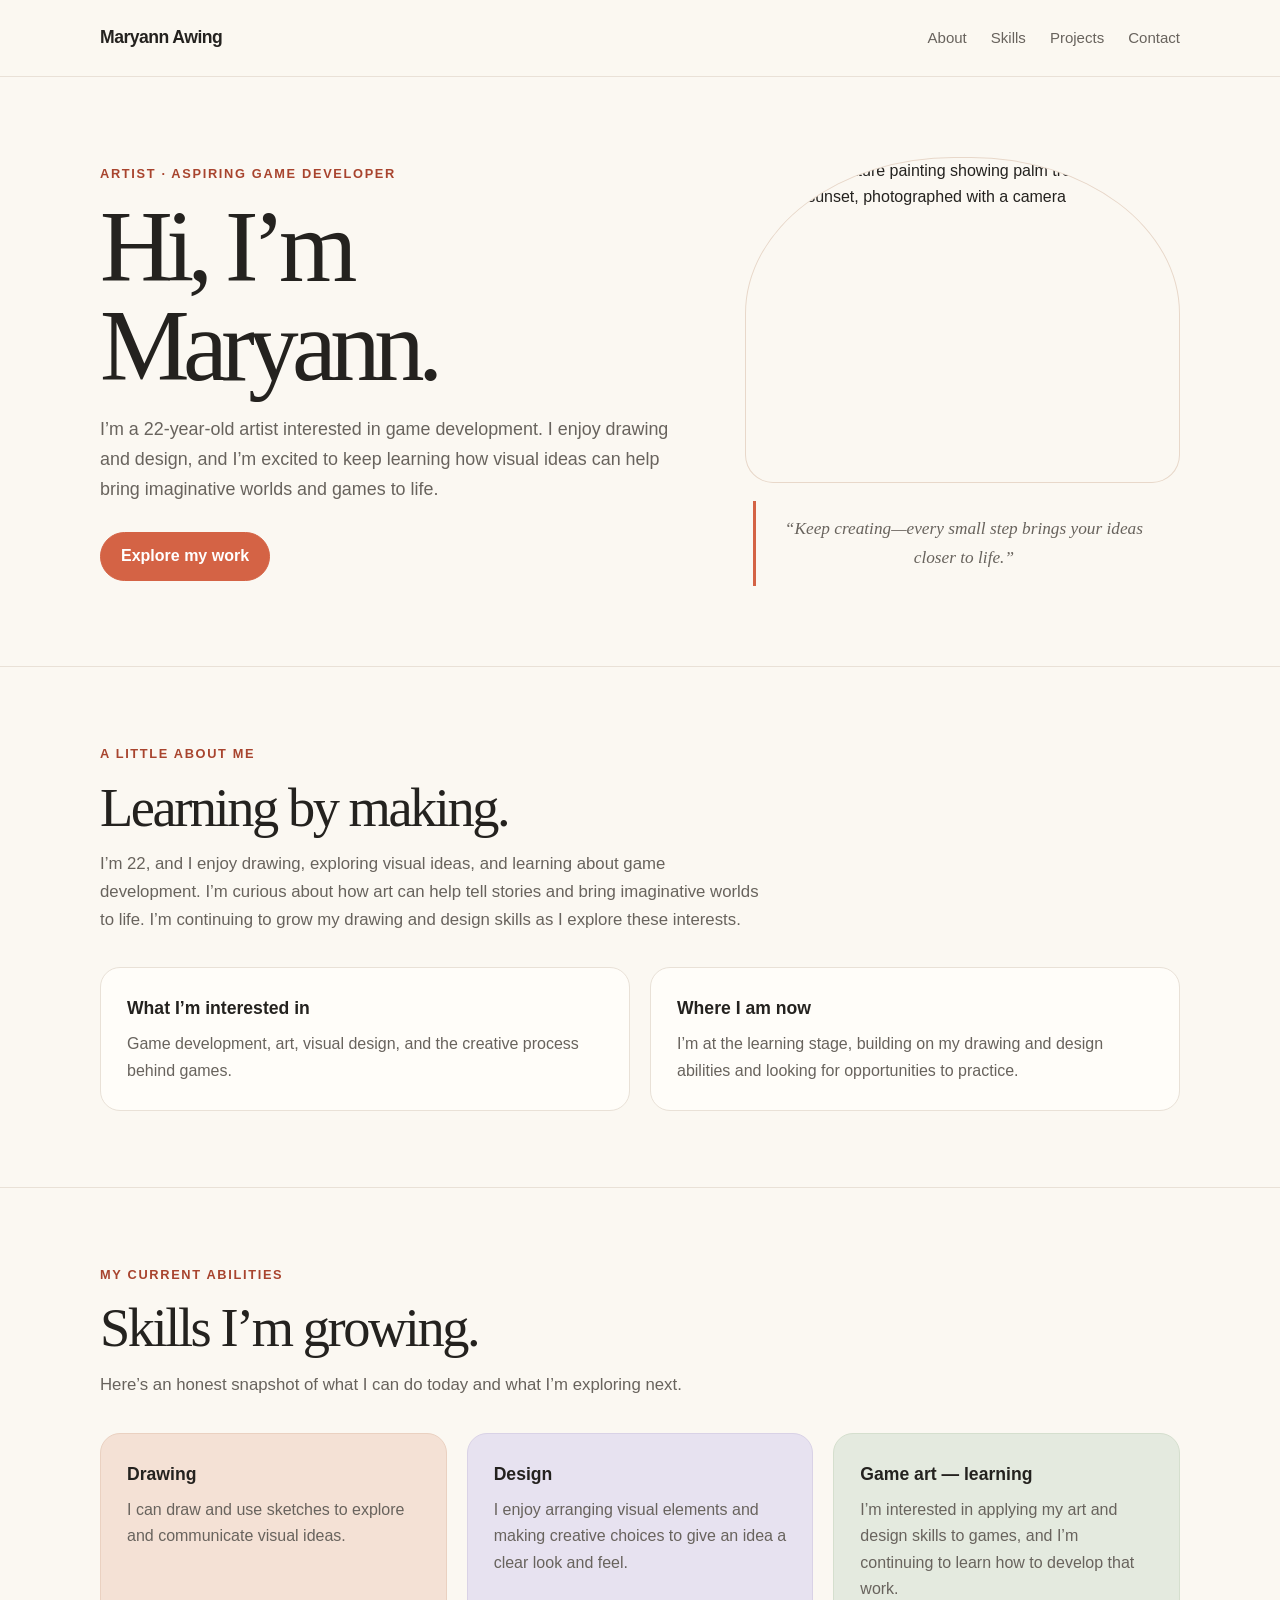
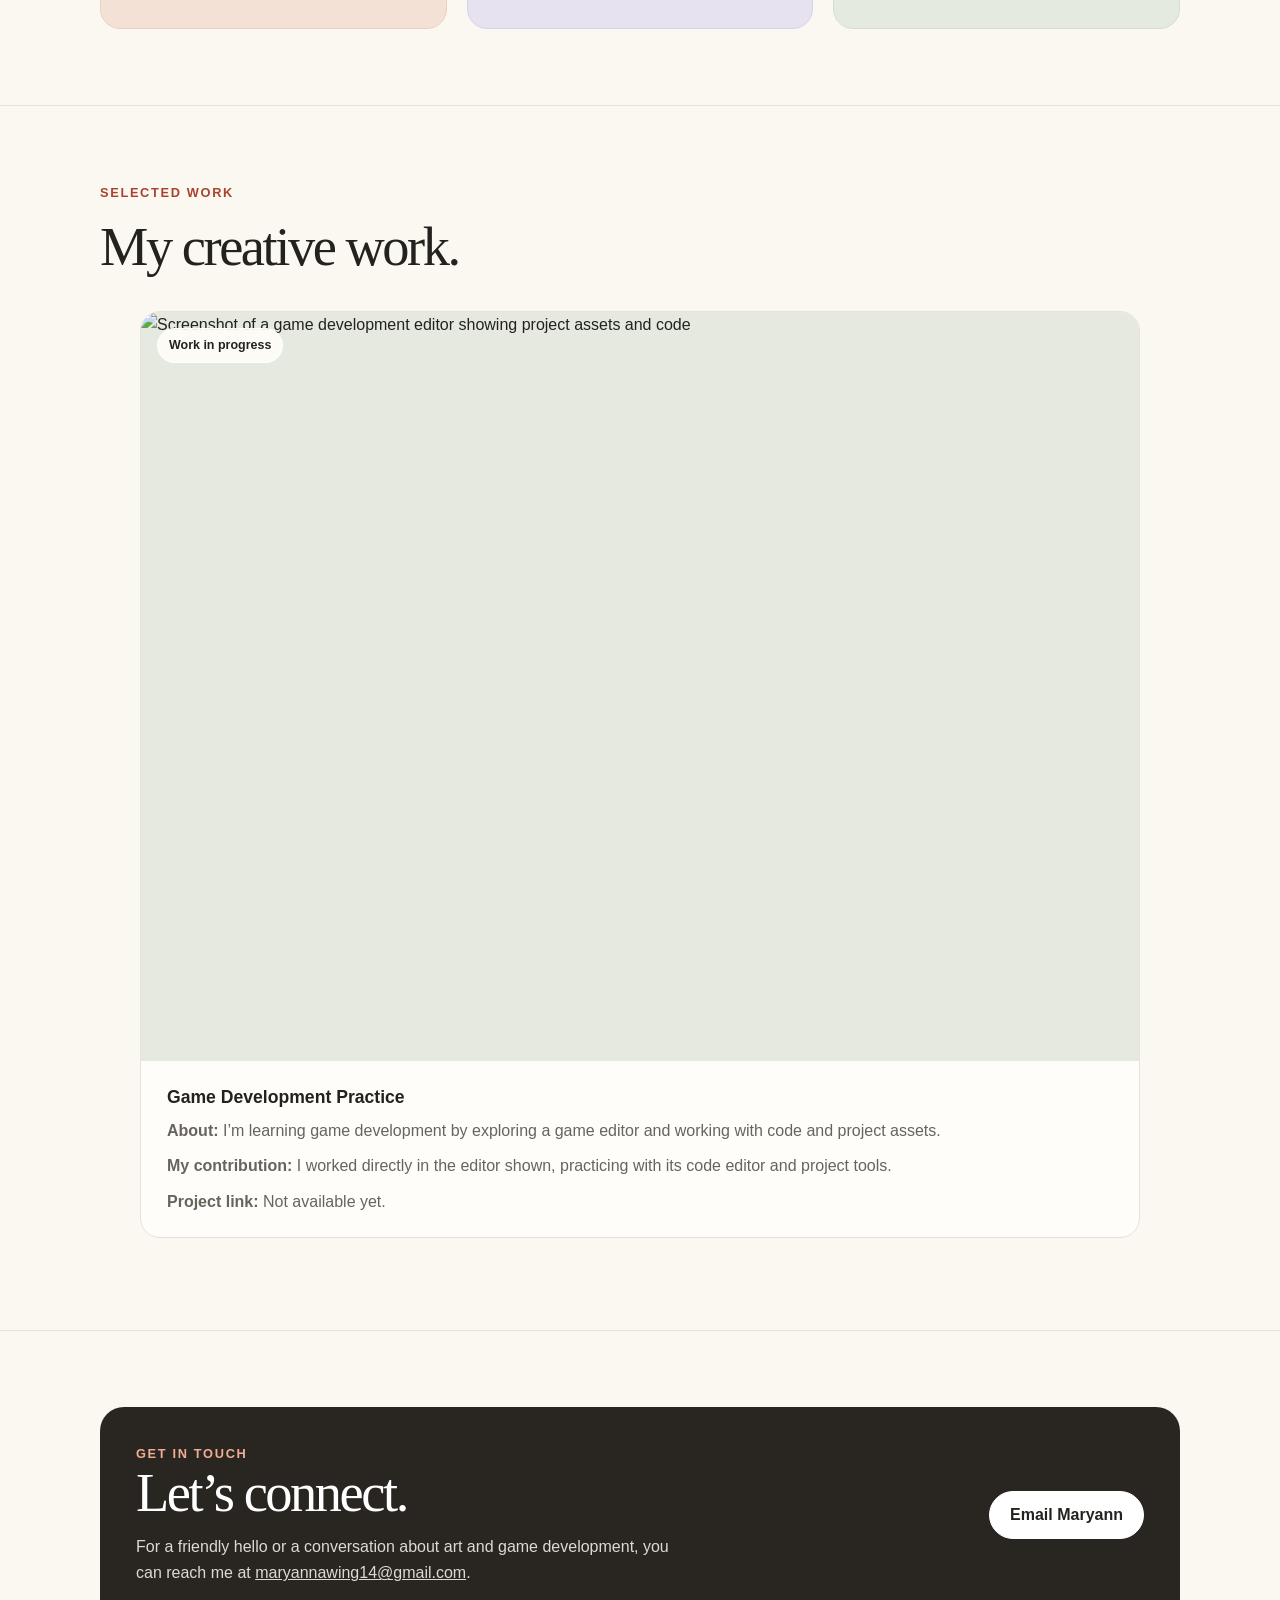
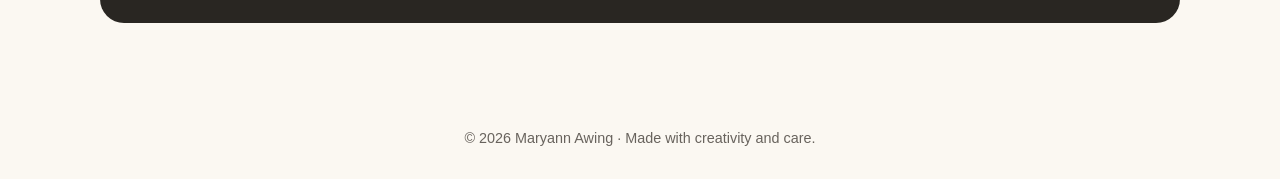
==== index.html @ 1160050e "Add files via upload" ====
<!DOCTYPE html>
<html lang="en">
<head>
  <meta charset="UTF-8">
  <meta name="viewport" content="width=device-width, initial-scale=1">
  <meta name="description" content="The portfolio of Maryann Awing, an aspiring game developer and artist.">
  <title>Student Portfolio | Maryann Awing</title>
    <link rel="stylesheet" href="style.css">
</head>
<body>
  <header>
    <div class="topbar page-width">
      <a class="brand" href="#home">Maryann Awing</a>
      <nav aria-label="Main navigation">
        <a href="#about">About</a>
        <a href="#skills">Skills</a>
        <a href="#projects">Projects</a>
        <a href="#contact">Contact</a>
      </nav>
    </div>
  </header>

  <main>
    <section class="hero page-width" id="home">
      <div>
        <p class="eyebrow">Artist · Aspiring game developer</p>
        <h1>Hi, I’m Maryann.</h1>
        <p class="hero-copy">
          I’m a 22-year-old artist interested in game development. I enjoy drawing
          and design, and I’m excited to keep learning how visual ideas can help
          bring imaginative worlds and games to life.
        </p>
        <a class="button" href="#projects">Explore my work</a>
      </div>
      <div>
        <div class="art-card">
          <img src="images/maryann-nature-painting.png" alt="Maryann’s nature painting showing palm trees beside the water at sunset, photographed with a camera">
        </div>
        <p class="motivation-note">“Keep creating—every small step brings your ideas closer to life.”</p>
      </div>
    </section>

    <section class="section" id="about">
      <div class="page-width">
        <div class="section-heading">
          <p class="eyebrow">A little about me</p>
          <h2>Learning by making.</h2>
          <p class="about-copy">
            I’m 22, and I enjoy drawing, exploring visual ideas, and learning
            about game development. I’m curious about how art can help tell
            stories and bring imaginative worlds to life. I’m continuing to
            grow my drawing and design skills as I explore these interests.
          </p>
        </div>
        <div class="about-grid">
          <article class="info-card">
            <h3>What I’m interested in</h3>
            <p>Game development, art, visual design, and the creative process behind games.</p>
          </article>
          <article class="info-card">
            <h3>Where I am now</h3>
            <p>I’m at the learning stage, building on my drawing and design abilities and looking for opportunities to practice.</p>
          </article>
        </div>
      </div>
    </section>

    <section class="section" id="skills">
      <div class="page-width">
        <div class="section-heading">
          <p class="eyebrow">My current abilities</p>
          <h2>Skills I’m growing.</h2>
          <p class="section-intro">Here’s an honest snapshot of what I can do today and what I’m exploring next.</p>
        </div>
        <div class="skill-grid">
          <article class="skill-card">
            <h3>Drawing</h3>
            <p>I can draw and use sketches to explore and communicate visual ideas.</p>
          </article>
          <article class="skill-card">
            <h3>Design</h3>
            <p>I enjoy arranging visual elements and making creative choices to give an idea a clear look and feel.</p>
          </article>
          <article class="skill-card">
            <h3>Game art — learning</h3>
            <p>I’m interested in applying my art and design skills to games, and I’m continuing to learn how to develop that work.</p>
          </article>
        </div>
      </div>
    </section>

    <section class="section" id="projects">
      <div class="page-width">
        <div class="section-heading">
          <p class="eyebrow">Selected work</p>
          <h2>My creative work.</h2>
        </div>
        <figure class="project-card">
          <div class="project-image">
            <img src="images/game-development-practice.png" alt="Screenshot of a game development editor showing project assets and code">
            <span class="project-badge">Work in progress</span>
          </div>
          <figcaption class="project-caption">
            <h3>Game Development Practice</h3>
            <p><strong>About:</strong> I’m learning game development by exploring a game editor and working with code and project assets.</p>
            <p><strong>My contribution:</strong> I worked directly in the editor shown, practicing with its code editor and project tools.</p>
            <p><strong>Project link:</strong> Not available yet.</p>
          </figcaption>
        </figure>
      </div>
    </section>

    <section class="section" id="contact">
      <div class="page-width">
        <div class="contact-panel">
          <div>
            <p class="eyebrow">Get in touch</p>
            <h2>Let’s connect.</h2>
            <p>For a friendly hello or a conversation about art and game development, you can reach me at <a href="mailto:maryannawing14@gmail.com">maryannawing14@gmail.com</a>.</p>
          </div>
          <a class="button" href="mailto:maryannawing14@gmail.com">Email Maryann</a>
        </div>
      </div>
    </section>
  </main>

  <footer>
    <div class="page-width">© 2026 Maryann Awing · Made with creativity and care.</div>
  </footer>
</body>
</html>
---- style.css ----
:root {
      color-scheme: light;
      --ink: #24221f;
      --muted: #68635d;
      --paper: #fbf8f2;
      --surface: #fffdf9;
      --accent: #d46345;
      --accent-dark: #a8442e;
      --line: #e9e1d7;
      --peach: #f4e1d5;
      --lavender: #e7e2f0;
      --sage: #e4eadf;
      font-family: "Segoe UI", Arial, sans-serif;
    }

    * {
      box-sizing: border-box;
    }

    html {
      scroll-behavior: smooth;
    }

    body {
      margin: 0;
      background: var(--paper);
      color: var(--ink);
      line-height: 1.65;
    }

    a {
      color: inherit;
    }

    .page-width {
      width: min(1080px, calc(100% - 40px));
      margin-inline: auto;
    }

    header {
      border-bottom: 1px solid var(--line);
      background: rgba(251, 248, 242, 0.94);
    }

    .topbar {
      min-height: 76px;
      display: flex;
      justify-content: space-between;
      align-items: center;
      gap: 20px;
    }

    .brand {
      color: var(--ink);
      font-weight: 750;
      text-decoration: none;
      letter-spacing: -0.03em;
      font-size: 1.1rem;
    }

    nav {
      display: flex;
      flex-wrap: wrap;
      gap: 8px 24px;
    }

    nav a {
      color: var(--muted);
      text-decoration: none;
      font-size: 0.94rem;
    }

    nav a:hover,
    nav a:focus-visible {
      color: var(--accent-dark);
      text-decoration: underline;
      text-underline-offset: 5px;
    }

    main section {
      scroll-margin-top: 24px;
    }

    .hero {
      min-height: 560px;
      padding-block: 80px;
      display: grid;
      grid-template-columns: 1.15fr 0.85fr;
      gap: 56px;
      align-items: center;
    }

    .eyebrow {
      margin: 0 0 14px;
      color: var(--accent-dark);
      font-size: 0.8rem;
      font-weight: 750;
      letter-spacing: 0.13em;
      text-transform: uppercase;
    }

    h1,
    h2,
    h3,
    p {
      margin-top: 0;
    }

    h1 {
      max-width: 650px;
      margin-bottom: 20px;
      font-family: Georgia, "Times New Roman", serif;
      font-size: clamp(3.3rem, 8vw, 6.3rem);
      font-weight: 500;
      letter-spacing: -0.065em;
      line-height: 0.98;
    }

    .hero-copy {
      max-width: 570px;
      margin-bottom: 28px;
      color: var(--muted);
      font-size: 1.12rem;
    }

    .button {
      min-height: 48px;
      display: inline-flex;
      align-items: center;
      justify-content: center;
      padding: 10px 20px;
      border: 1px solid var(--accent);
      border-radius: 999px;
      background: var(--accent);
      color: white;
      font-weight: 700;
      text-decoration: none;
      transition: background 160ms ease, transform 160ms ease;
    }

    .button:hover {
      background: var(--accent-dark);
      transform: translateY(-2px);
    }

    .art-card {
      aspect-ratio: 4 / 3;
      position: relative;
      overflow: hidden;
      border: 1px solid #e8d8ca;
      border-radius: 48% 48% 28px 28px;
    }

    .art-card img {
      display: block;
      width: 100%;
      height: 100%;
      object-fit: cover;
    }

    .motivation-note {
      margin: 18px 8px 0;
      padding: 14px 18px;
      border-left: 3px solid var(--accent);
      color: var(--muted);
      font-family: Georgia, "Times New Roman", serif;
      font-size: 1.08rem;
      font-style: italic;
      text-align: center;
    }

    .section {
      padding-block: 76px;
      border-top: 1px solid var(--line);
    }

    .section-heading {
      max-width: 660px;
      margin-bottom: 34px;
    }

    h2 {
      margin-bottom: 12px;
      font-family: Georgia, "Times New Roman", serif;
      font-size: clamp(2.2rem, 5vw, 3.4rem);
      font-weight: 500;
      letter-spacing: -0.045em;
      line-height: 1.1;
    }

    .section-intro,
    .about-copy {
      color: var(--muted);
      font-size: 1.05rem;
    }

    .about-grid,
    .skill-grid {
      display: grid;
      grid-template-columns: repeat(2, minmax(0, 1fr));
      gap: 20px;
    }

    .info-card,
    .skill-card {
      padding: 26px;
      border: 1px solid var(--line);
      border-radius: 20px;
      background: var(--surface);
    }

    .info-card h3,
    .skill-card h3 {
      margin-bottom: 8px;
      font-size: 1.1rem;
    }

    .info-card p,
    .skill-card p {
      margin-bottom: 0;
      color: var(--muted);
    }

    .skill-grid {
      grid-template-columns: repeat(3, minmax(0, 1fr));
    }

    .skill-card:nth-child(1) {
      background: var(--peach);
      border-color: #ead1c1;
    }

    .skill-card:nth-child(2) {
      background: var(--lavender);
      border-color: #d9d2e6;
    }

    .skill-card:nth-child(3) {
      background: var(--sage);
      border-color: #d5dfce;
    }

    .project-card {
      overflow: hidden;
      border: 1px solid var(--line);
      border-radius: 20px;
      background: var(--surface);
    }

    .project-image {
      aspect-ratio: 4 / 3;
      position: relative;
      overflow: hidden;
      background: #e5e9df;
    }

    .project-image img {
      display: block;
      width: 100%;
      height: 100%;
      object-fit: cover;
      object-position: center 29%;
    }

    .project-badge {
      position: absolute;
      top: 16px;
      left: 16px;
      padding: 6px 11px;
      border: 1px solid rgba(255, 255, 255, 0.8);
      border-radius: 999px;
      background: rgba(255, 253, 249, 0.9);
      color: var(--ink);
      font-size: 0.78rem;
      font-weight: 700;
    }

    .project-caption {
      padding: 22px 26px;
    }

    .project-caption h3 {
      margin-bottom: 6px;
      font-size: 1.1rem;
    }

    .project-caption p {
      margin-bottom: 0;
      color: var(--muted);
    }

    .project-caption p + p {
      margin-top: 9px;
    }

    .contact-panel {
      display: flex;
      justify-content: space-between;
      align-items: center;
      gap: 30px;
      padding: 36px;
      border-radius: 24px;
      background: #292622;
      color: white;
    }

    .contact-panel .eyebrow {
      color: #f2ad91;
    }

    .contact-panel h2 {
      margin-bottom: 10px;
    }

    .contact-panel p {
      max-width: 560px;
      margin-bottom: 0;
      color: #ded9d2;
    }

    .contact-panel .button {
      flex: 0 0 auto;
      border-color: white;
      background: white;
      color: var(--ink);
    }

    .contact-panel .button:hover {
      background: #f2e9df;
    }

    footer {
      padding-block: 28px;
      color: var(--muted);
      font-size: 0.9rem;
      text-align: center;
    }

    @media (max-width: 720px) {
      .topbar {
        align-items: flex-start;
        flex-direction: column;
        padding-block: 18px;
      }

      nav {
        gap: 8px 18px;
      }

      .hero {
        min-height: auto;
        grid-template-columns: 1fr;
        gap: 36px;
        padding-block: 64px;
      }

      .art-card {
        max-width: 460px;
        width: 100%;
        margin-inline: auto;
      }

      .section {
        padding-block: 58px;
      }

      .skill-grid {
        grid-template-columns: 1fr;
      }

      .contact-panel {
        align-items: flex-start;
        flex-direction: column;
        padding: 28px;
      }
    }

    @media (max-width: 480px) {
      .page-width {
        width: min(100% - 28px, 1080px);
      }

      .about-grid {
        grid-template-columns: 1fr;
      }

      .info-card,
      .skill-card,
      .hero {
        padding-block: 48px;
      }

      h1 {
        font-size: clamp(3.1rem, 16vw, 4.4rem);
      }
    }

    @media (prefers-reduced-motion: reduce) {
      html {
        scroll-behavior: auto;
      }

      *,
      *::before,
      *::after {
        transition-duration: 0.01ms !important;
      }
    }
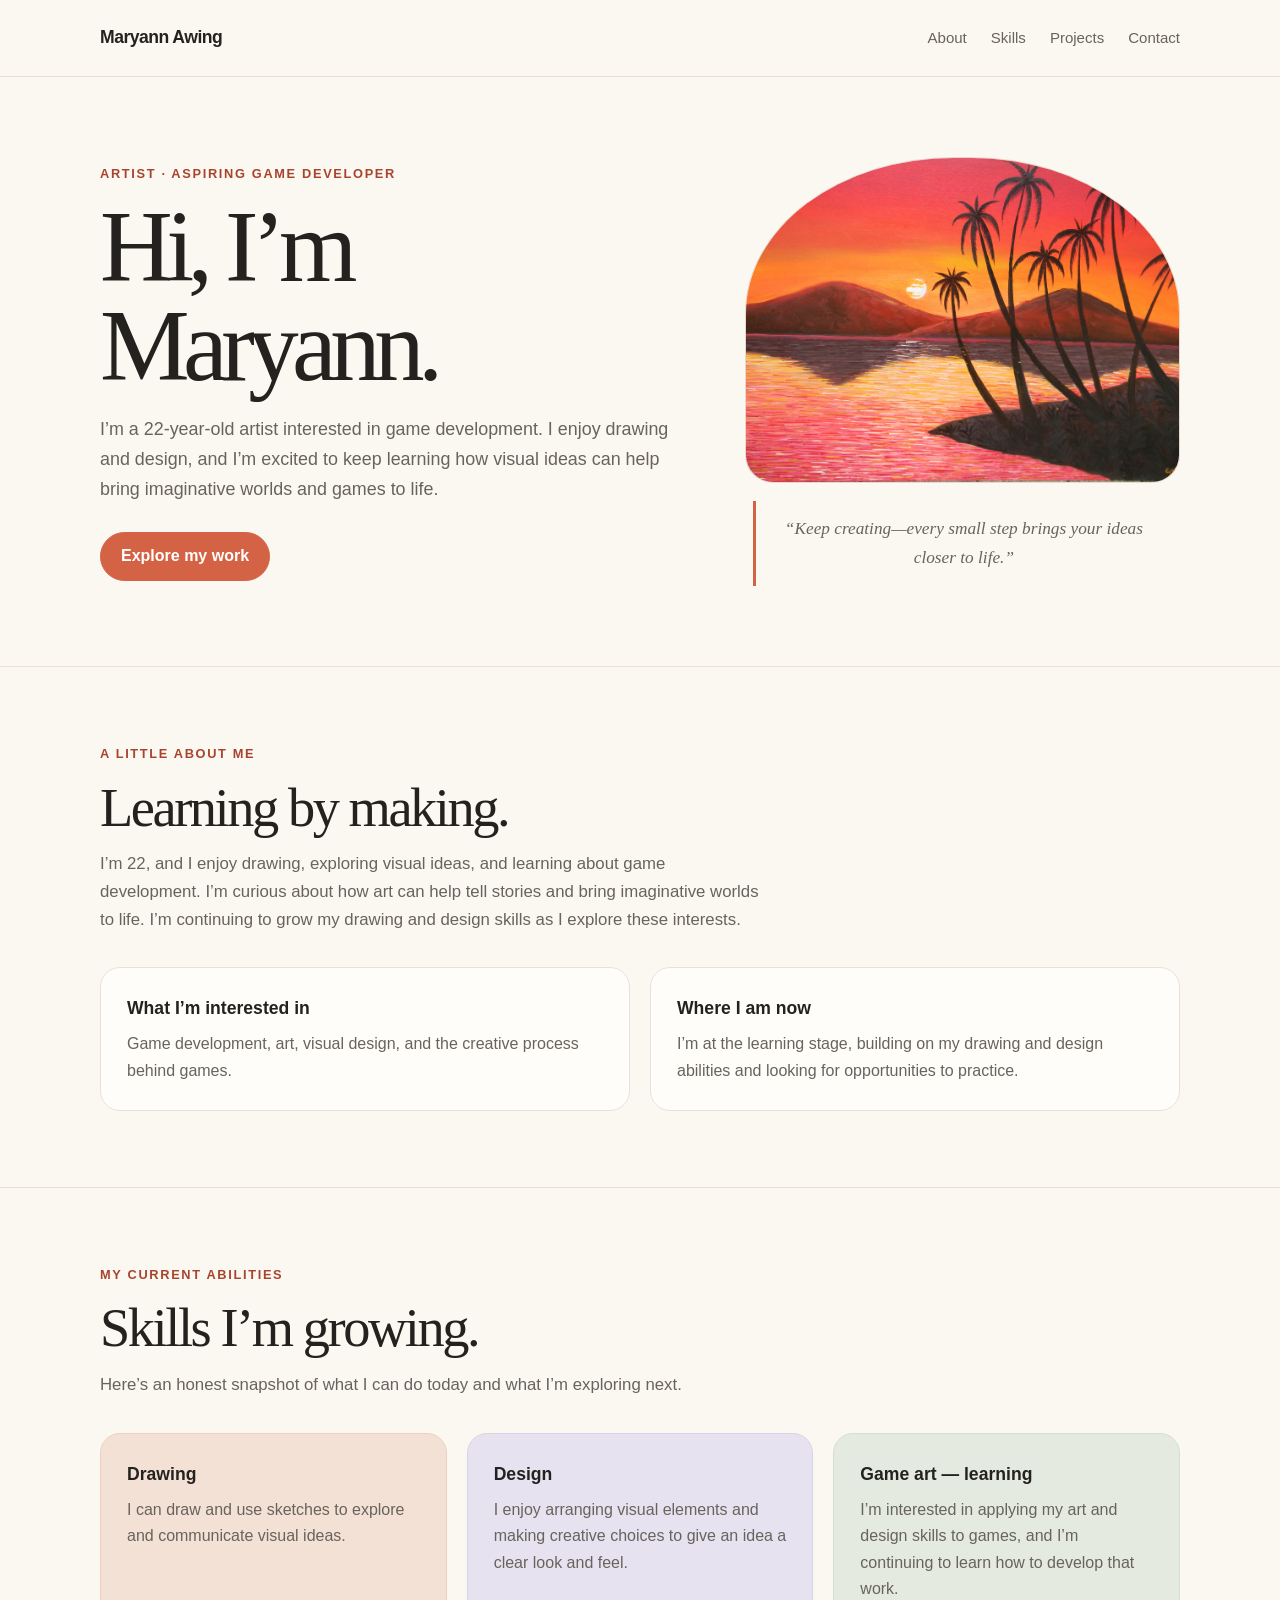
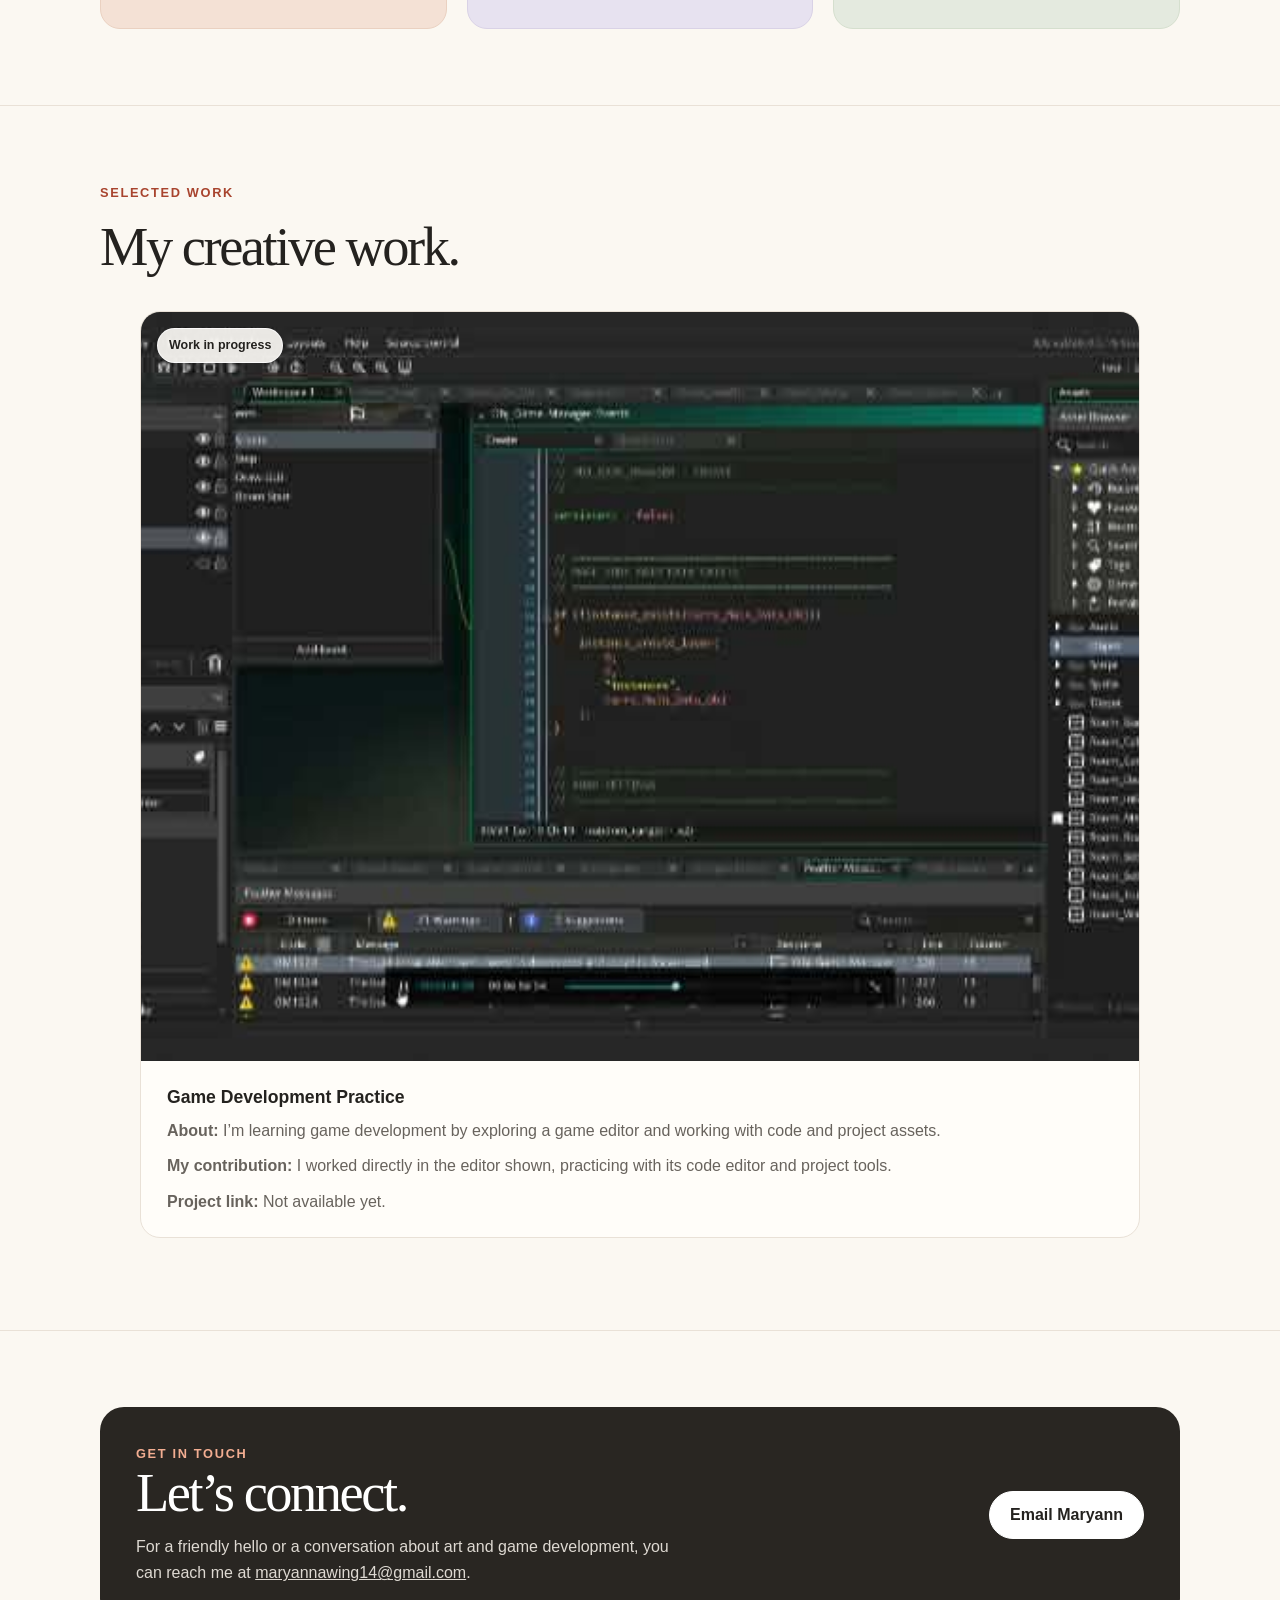
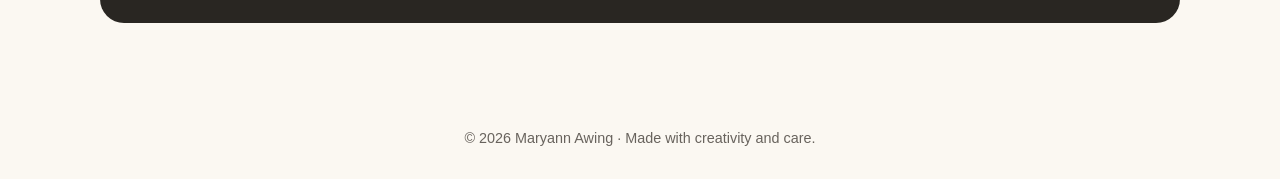
==== commit 8b622d4d: "Fix portfolio image paths Co-authored-by: Copilot <223556219+Copilot@users.noreply.github.com>" ====
--- a/index.html
+++ b/index.html
@@ -34,7 +34,7 @@
       </div>
       <div>
         <div class="art-card">
-          <img src="images/maryann-nature-painting.png" alt="Maryann’s nature painting showing palm trees beside the water at sunset, photographed with a camera">
+          <img src="maryann-nature-painting.png" alt="Maryann’s nature painting showing palm trees beside the water at sunset, photographed with a camera">
         </div>
         <p class="motivation-note">“Keep creating—every small step brings your ideas closer to life.”</p>
       </div>
@@ -97,7 +97,7 @@
         </div>
         <figure class="project-card">
           <div class="project-image">
-            <img src="images/game-development-practice.png" alt="Screenshot of a game development editor showing project assets and code">
+            <img src="game-development-practice.png" alt="Screenshot of a game development editor showing project assets and code">
             <span class="project-badge">Work in progress</span>
           </div>
           <figcaption class="project-caption">
